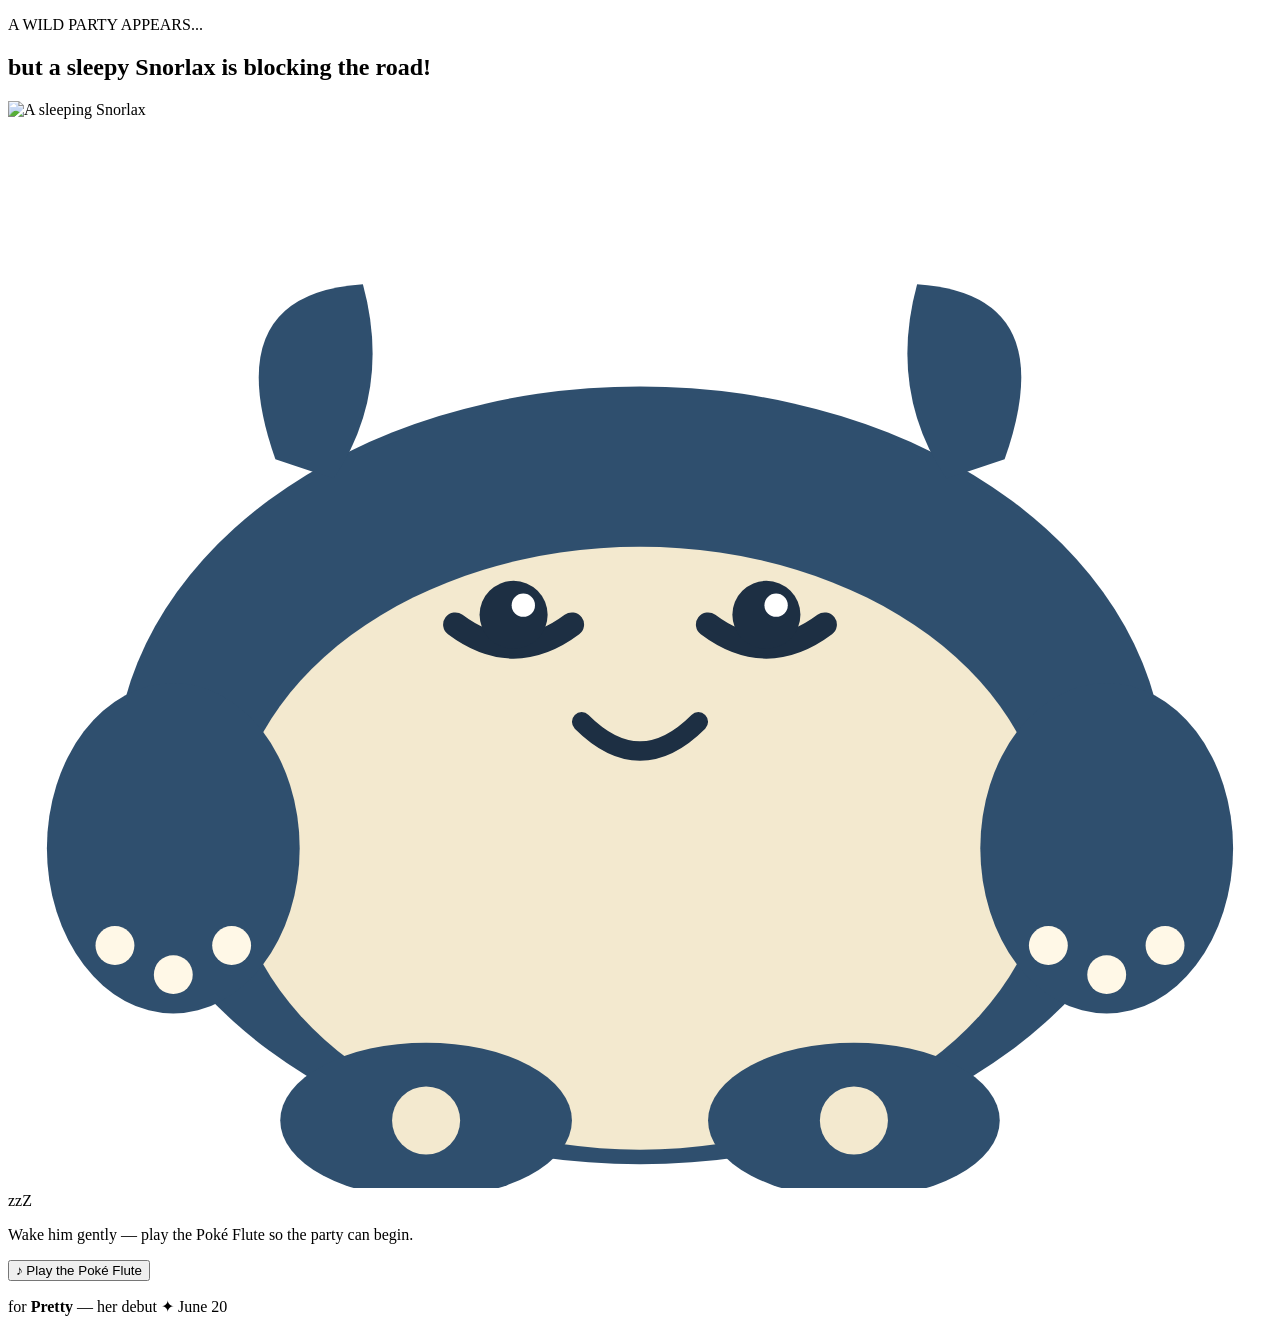
==== index.html @ 4c1704c0 "Create index.html" ====
<!DOCTYPE html>
<html lang="en">
<head>
<meta charset="UTF-8" />
<meta name="viewport" content="width=device-width, initial-scale=1.0" />
<title>★ Pretty's Debut Party ★</title>
<meta name="description" content="A surprise birthday party for Pretty — hosted by Snorlax, Jigglypuff & Hello Kitty." />
<link rel="preconnect" href="https://fonts.googleapis.com" />
<link rel="preconnect" href="https://fonts.gstatic.com" crossorigin />
<link href="https://fonts.googleapis.com/css2?family=Press+Start+2P&family=Baloo+2:wght@500;700;800&family=Gochi+Hand&display=swap" rel="stylesheet" />
<link rel="stylesheet" href="styles.css" />
<link rel="icon" href="data:image/svg+xml,%3Csvg xmlns='http://www.w3.org/2000/svg' viewBox='0 0 100 100'%3E%3Ctext y='.9em' font-size='90'%3E%F0%9F%92%9A%3C/text%3E%3C/svg%3E" />
</head>
<body>

<!-- ===== Floating background decorations ===== -->
<div class="sky" aria-hidden="true"></div>
<div id="floaties" class="floaties" aria-hidden="true"></div>

<!-- ===== SCENE 1: The Snorlax Gate (entry) ===== -->
<section id="gate" class="gate">
  <div class="gate-inner">
    <p class="gate-kicker">A WILD PARTY APPEARS...</p>
    <h1 class="gate-title">but a sleepy <span>Snorlax</span> is blocking the road!</h1>

    <div class="snorlax-stage">
      <!-- Real Snorlax artwork; hand-drawn SVG is the offline fallback -->
      <div class="char char-gate" id="snorGateWrap">
        <img class="real-art" alt="A sleeping Snorlax"
             src="https://raw.githubusercontent.com/PokeAPI/sprites/master/sprites/pokemon/other/official-artwork/143.png"
             onerror="this.closest('.char').classList.add('no-art')" />
        <svg class="snorlax fallback-svg" viewBox="0 0 260 220" role="img" aria-label="A sleeping Snorlax">
          <g class="snor-body">
            <ellipse cx="130" cy="135" rx="108" ry="80" fill="#2f4f6e"/>
            <ellipse cx="130" cy="150" rx="84" ry="62" fill="#f3e9cf"/>
            <path d="M55 70 q-12 -34 18 -36 q6 22 -6 40 z" fill="#2f4f6e"/>
            <path d="M205 70 q12 -34 -18 -36 q-6 22 6 40 z" fill="#2f4f6e"/>
            <ellipse cx="34" cy="150" rx="26" ry="34" fill="#2f4f6e"/>
            <ellipse cx="226" cy="150" rx="26" ry="34" fill="#2f4f6e"/>
            <g fill="#fff8e7">
              <circle cx="22" cy="170" r="4"/><circle cx="34" cy="176" r="4"/><circle cx="46" cy="170" r="4"/>
              <circle cx="214" cy="170" r="4"/><circle cx="226" cy="176" r="4"/><circle cx="238" cy="170" r="4"/>
            </g>
            <ellipse cx="86" cy="206" rx="30" ry="16" fill="#2f4f6e"/>
            <ellipse cx="174" cy="206" rx="30" ry="16" fill="#2f4f6e"/>
            <circle cx="86" cy="206" r="7" fill="#f3e9cf"/>
            <circle cx="174" cy="206" r="7" fill="#f3e9cf"/>
            <path class="snor-eye snor-eye-l" d="M92 104 q12 9 24 0" fill="none" stroke="#1d2f43" stroke-width="5" stroke-linecap="round"/>
            <path class="snor-eye snor-eye-r" d="M144 104 q12 9 24 0" fill="none" stroke="#1d2f43" stroke-width="5" stroke-linecap="round"/>
            <g class="snor-awake">
              <circle cx="104" cy="102" r="7" fill="#1d2f43"/>
              <circle cx="156" cy="102" r="7" fill="#1d2f43"/>
              <circle cx="106" cy="100" r="2.4" fill="#fff"/>
              <circle cx="158" cy="100" r="2.4" fill="#fff"/>
            </g>
            <path d="M118 124 q12 12 24 0" fill="none" stroke="#1d2f43" stroke-width="4" stroke-linecap="round"/>
          </g>
        </svg>
        <!-- Zzz float overlay (works with real art too) -->
        <div class="zzz-overlay" aria-hidden="true">
          <span class="zz1">z</span><span class="zz2">z</span><span class="zz3">Z</span>
        </div>
      </div>
    </div>

    <p class="gate-hint" id="gateHint">Wake him gently — play the Poké Flute so the party can begin.</p>
    <button class="flute-btn" id="fluteBtn">
      <span class="flute-note">♪</span> Play the Poké Flute
    </button>
    <p class="gate-foot">for <strong>Pretty</strong> — her debut ✦ June 20</p>
  </div>
</section>

<!-- ===== MAIN PARTY ===== -->
<main id="party" class="party" hidden>

  <!-- HERO -->
  <header class="hero">
    <div class="banner">
      <span class="pin pin-l">✦</span>
      <p class="hero-kicker">welcome to</p>
      <h1 class="hero-title">PRETTY'S<br/><span>DEBUT PARTY</span></h1>
      <p class="hero-sub">18 years of being absolutely the best ✦ June 20</p>
      <span class="pin pin-r">✦</span>
    </div>

    <div class="hero-stage">
      <!-- Jigglypuff host (left) — real artwork with SVG fallback -->
      <div class="char host-jiggly">
        <img class="real-art" alt="Jigglypuff"
             src="https://raw.githubusercontent.com/PokeAPI/sprites/master/sprites/pokemon/other/official-artwork/39.png"
             onerror="this.closest('.char').classList.add('no-art')" />
        <svg class="jiggly fallback-svg" viewBox="0 0 200 200" role="img" aria-label="Jigglypuff">
          <ellipse cx="100" cy="108" rx="86" ry="80" fill="#ffc3e1"/>
          <ellipse cx="100" cy="118" rx="64" ry="56" fill="#ffe3f1"/>
          <path d="M58 44 q-2 -26 26 -30 q-4 18 -10 34 z" fill="#ffc3e1"/>
          <path d="M58 44 q-1 -16 14 -24 q-2 12 -6 22 z" fill="#a85a7d"/>
          <path class="jiggly-curl" d="M70 40 q-30 -28 -2 -34 q-8 14 10 26 z" fill="#ffc3e1"/>
          <ellipse class="j-eye" cx="74" cy="96" rx="15" ry="20" fill="#1d3b5c"/>
          <ellipse class="j-eye" cx="126" cy="96" rx="15" ry="20" fill="#1d3b5c"/>
          <circle cx="79" cy="89" r="5" fill="#9fe0ff"/><circle cx="131" cy="89" r="5" fill="#9fe0ff"/>
          <circle cx="70" cy="100" r="2.5" fill="#fff"/><circle cx="122" cy="100" r="2.5" fill="#fff"/>
          <ellipse cx="60" cy="122" rx="9" ry="6" fill="#ff9ec6"/>
          <ellipse cx="140" cy="122" rx="9" ry="6" fill="#ff9ec6"/>
          <path d="M92 116 q8 8 16 0" fill="none" stroke="#c14f86" stroke-width="3.5" stroke-linecap="round"/>
        </svg>
      </div>

      <!-- Photo frame for Pretty -->
      <figure class="photo-frame">
        <div class="photo-tape tape-l"></div>
        <div class="photo-tape tape-r"></div>
        <div class="photo-window">
          <img id="prettyPhoto" src="assets/pretty.jpg" alt="Pretty, the birthday girl" />
          <div class="photo-fallback" id="photoFallback">
            <span class="pf-emoji">💚</span>
            <span class="pf-text">Pretty's photo goes here</span>
            <span class="pf-tiny">(add <code>assets/pretty.jpg</code>)</span>
          </div>
        </div>
        <figcaption>★ the birthday girl ★</figcaption>
      </figure>

      <!-- Hello Kitty host (right) — drop assets/hellokitty.png to use real art -->
      <div class="char host-kitty">
        <img class="real-art" alt="Hello Kitty"
             src="assets/hellokitty.png"
             onerror="this.closest('.char').classList.add('no-art')" />
        <svg class="kitty fallback-svg" viewBox="0 0 210 180" role="img" aria-label="Hello Kitty style cat">
          <ellipse cx="105" cy="98" rx="92" ry="74" fill="#ffffff" stroke="#2b2b2b" stroke-width="3"/>
          <path d="M44 44 q-8 -34 22 -34 q22 2 26 30 q-26 -8 -48 4z" fill="#fff" stroke="#2b2b2b" stroke-width="3"/>
          <path d="M166 44 q8 -34 -22 -34 q-22 2 -26 30 q26 -8 48 4z" fill="#fff" stroke="#2b2b2b" stroke-width="3"/>
          <ellipse cx="78" cy="96" rx="6.5" ry="9" fill="#2b2b2b"/>
          <ellipse cx="132" cy="96" rx="6.5" ry="9" fill="#2b2b2b"/>
          <ellipse cx="105" cy="108" rx="9" ry="6" fill="#ffd24d"/>
          <g stroke="#9a9a9a" stroke-width="2.5" stroke-linecap="round">
            <line x1="20" y1="92" x2="56" y2="88"/><line x1="18" y1="104" x2="55" y2="102"/><line x1="22" y1="116" x2="57" y2="114"/>
            <line x1="190" y1="92" x2="154" y2="88"/><line x1="192" y1="104" x2="155" y2="102"/><line x1="188" y1="116" x2="153" y2="114"/>
          </g>
          <g class="kitty-bow">
            <path d="M150 44 q-22 -16 -2 -30 q14 8 8 26z" fill="#ff4d6d" stroke="#c9264a" stroke-width="2"/>
            <path d="M150 44 q22 -16 2 -30 q-14 8 -8 26z" fill="#ff4d6d" stroke="#c9264a" stroke-width="2"/>
            <circle cx="151" cy="40" r="7" fill="#ff738d" stroke="#c9264a" stroke-width="2"/>
          </g>
        </svg>
      </div>
    </div>

    <!-- Countdown -->
    <div class="countdown" id="countdown" aria-live="polite">
      <p class="cd-label" id="cdLabel">the party starts in…</p>
      <div class="cd-units">
        <div class="cd-cell"><span id="cdD">--</span><small>days</small></div>
        <div class="cd-cell"><span id="cdH">--</span><small>hrs</small></div>
        <div class="cd-cell"><span id="cdM">--</span><small>min</small></div>
        <div class="cd-cell"><span id="cdS">--</span><small>sec</small></div>
      </div>
      <p class="cd-tz">Philippine Time ✦ June 20</p>
    </div>

    <a href="#cake" class="scroll-cue">scroll down for cake 🎂 <span>▾</span></a>
  </header>

  <!-- CAKE SECTION -->
  <section id="cake" class="section cake-section">
    <h2 class="sec-title">Make a wish, Pretty!</h2>
    <p class="sec-sub">Tap each candle to blow it out — all 18 of them. 🌬️</p>

    <div class="cake-wrap">
      <div class="candles" id="candles"></div>
      <div class="cake">
        <div class="cake-top"></div>
        <div class="cake-drip"></div>
        <div class="cake-mid"></div>
        <div class="cake-base"></div>
        <span class="cake-deco d1">🍓</span>
        <span class="cake-deco d2">🍓</span>
        <span class="cake-deco d3">🍓</span>
      </div>
      <p class="cake-count"><span id="lit">18</span> candles still glowing</p>
    </div>
    <p class="cake-done" id="cakeDone" hidden>· All candles out — wish made! ·</p>
  </section>

  <!-- MESSAGE SECTION -->
  <section id="message" class="section message-section">
    <h2 class="sec-title">A letter is waiting for you</h2>
    <p class="sec-sub">It's sealed with a little heart. Tap to open it. 💌</p>

    <div class="envelope" id="envelope" role="button" tabindex="0" aria-label="Open your birthday letter">
      <div class="env-back"></div>
      <div class="env-letter" id="envLetter">
        <p class="letter-head">For Pretty 💚</p>
        <p class="letter-body" id="letterBody"></p>
        <p class="letter-sign">— from your friend</p>
      </div>
      <div class="env-front"></div>
      <div class="env-flap"></div>
      <div class="env-heart">♥</div>
    </div>
    <p class="env-hint" id="envHint">tap the envelope</p>
  </section>

  <!-- FUN / MINI GAMES -->
  <section id="fun" class="section fun-section">
    <h2 class="sec-title">Party games with the gang</h2>
    <p class="sec-sub">Pick something fun — they all want to play with you.</p>

    <div class="fun-grid">
      <!-- Jigglypuff sing -->
      <div class="fun-card">
        <div class="char mini char-jmini" id="jigglyMini">
          <img class="real-art" alt="Jigglypuff"
               src="https://raw.githubusercontent.com/PokeAPI/sprites/master/sprites/pokemon/other/official-artwork/39.png"
               onerror="this.closest('.char').classList.add('no-art')" />
          <svg class="jiggly fallback-svg" viewBox="0 0 200 200" aria-hidden="true">
            <ellipse cx="100" cy="108" rx="86" ry="80" fill="#ffc3e1"/>
            <ellipse cx="100" cy="118" rx="64" ry="56" fill="#ffe3f1"/>
            <ellipse class="j-eye" cx="74" cy="96" rx="14" ry="19" fill="#1d3b5c"/>
            <ellipse class="j-eye" cx="126" cy="96" rx="14" ry="19" fill="#1d3b5c"/>
            <circle cx="79" cy="89" r="4.5" fill="#9fe0ff"/><circle cx="131" cy="89" r="4.5" fill="#9fe0ff"/>
            <ellipse cx="60" cy="122" rx="8" ry="5" fill="#ff9ec6"/>
            <ellipse cx="140" cy="122" rx="8" ry="5" fill="#ff9ec6"/>
            <ellipse class="j-mouth" cx="100" cy="128" rx="10" ry="7" fill="#c14f86"/>
          </svg>
        </div>
        <h3>Jigglypuff's song</h3>
        <p>A sweet little tune, just for you.</p>
        <button class="fun-btn" id="singBtn">♫ Sing to me</button>
      </div>

      <!-- Feed Snorlax -->
      <div class="fun-card">
        <div class="char mini char-snormini" id="snorlaxMini">
          <img class="real-art" alt="Snorlax"
               src="https://raw.githubusercontent.com/PokeAPI/sprites/master/sprites/pokemon/other/official-artwork/143.png"
               onerror="this.closest('.char').classList.add('no-art')" />
          <svg class="snorlax fallback-svg" viewBox="0 0 260 220" aria-hidden="true">
            <ellipse cx="130" cy="135" rx="100" ry="76" fill="#2f4f6e"/>
            <ellipse cx="130" cy="150" rx="78" ry="58" fill="#f3e9cf"/>
            <circle cx="104" cy="104" r="6" fill="#1d2f43"/>
            <circle cx="156" cy="104" r="6" fill="#1d2f43"/>
            <path class="snor-mini-mouth" d="M116 126 q14 14 28 0" fill="none" stroke="#1d2f43" stroke-width="4" stroke-linecap="round"/>
          </svg>
        </div>
        <h3>Feed Snorlax</h3>
        <p>His favorite! Feed him <span id="treats">0</span>/10 treats.</p>
        <button class="fun-btn" id="feedBtn">🍎 Give a treat</button>
      </div>

      <!-- Balloons -->
      <div class="fun-card">
        <div class="balloon-preview">🎈🎈🎈</div>
        <h3>Pop the balloons</h3>
        <p>Let loose a sky full of birthday balloons.</p>
        <button class="fun-btn" id="balloonBtn">🎈 Release balloons</button>
      </div>

      <!-- Confetti -->
      <div class="fun-card">
        <div class="balloon-preview">🎉🎊·</div>
        <h3>Confetti blast</h3>
        <p>Because every wish deserves a celebration.</p>
        <button class="fun-btn" id="confettiBtn">🎉 Celebrate!</button>
      </div>
    </div>
  </section>

  <footer class="foot">
    <div class="foot-gang">
      <div class="char tiny">
        <img class="real-art" alt="Snorlax"
             src="https://raw.githubusercontent.com/PokeAPI/sprites/master/sprites/pokemon/other/official-artwork/143.png"
             onerror="this.closest('.char').classList.add('no-art')" />
        <svg class="snorlax fallback-svg" viewBox="0 0 260 220" aria-hidden="true"><ellipse cx="130" cy="135" rx="100" ry="76" fill="#2f4f6e"/><ellipse cx="130" cy="150" rx="78" ry="58" fill="#f3e9cf"/><path d="M92 104 q12 9 24 0" fill="none" stroke="#1d2f43" stroke-width="6" stroke-linecap="round"/><path d="M144 104 q12 9 24 0" fill="none" stroke="#1d2f43" stroke-width="6" stroke-linecap="round"/></svg>
      </div>
      <div class="char tiny">
        <img class="real-art" alt="Jigglypuff"
             src="https://raw.githubusercontent.com/PokeAPI/sprites/master/sprites/pokemon/other/official-artwork/39.png"
             onerror="this.closest('.char').classList.add('no-art')" />
        <svg class="jiggly fallback-svg" viewBox="0 0 200 200" aria-hidden="true"><ellipse cx="100" cy="108" rx="86" ry="80" fill="#ffc3e1"/><ellipse cx="100" cy="118" rx="64" ry="56" fill="#ffe3f1"/><circle cx="74" cy="96" r="9" fill="#1d3b5c"/><circle cx="126" cy="96" r="9" fill="#1d3b5c"/></svg>
      </div>
      <div class="char tiny">
        <img class="real-art" alt="Hello Kitty"
             src="assets/hellokitty.png"
             onerror="this.closest('.char').classList.add('no-art')" />
        <svg class="kitty fallback-svg" viewBox="0 0 210 180" aria-hidden="true"><ellipse cx="105" cy="98" rx="92" ry="74" fill="#fff" stroke="#2b2b2b" stroke-width="4"/><circle cx="78" cy="96" r="6" fill="#2b2b2b"/><circle cx="132" cy="96" r="6" fill="#2b2b2b"/><ellipse cx="105" cy="108" rx="8" ry="5" fill="#ffd24d"/></svg>
      </div>
    </div>
    <p>made with 💚 for Pretty's debut · the gang loves you</p>
  </footer>
</main>

<!-- music toggle -->
<button id="musicBtn" class="music-btn" hidden aria-label="Toggle party music">♪</button>

<script src="script.js"></script>
</body>
</html>
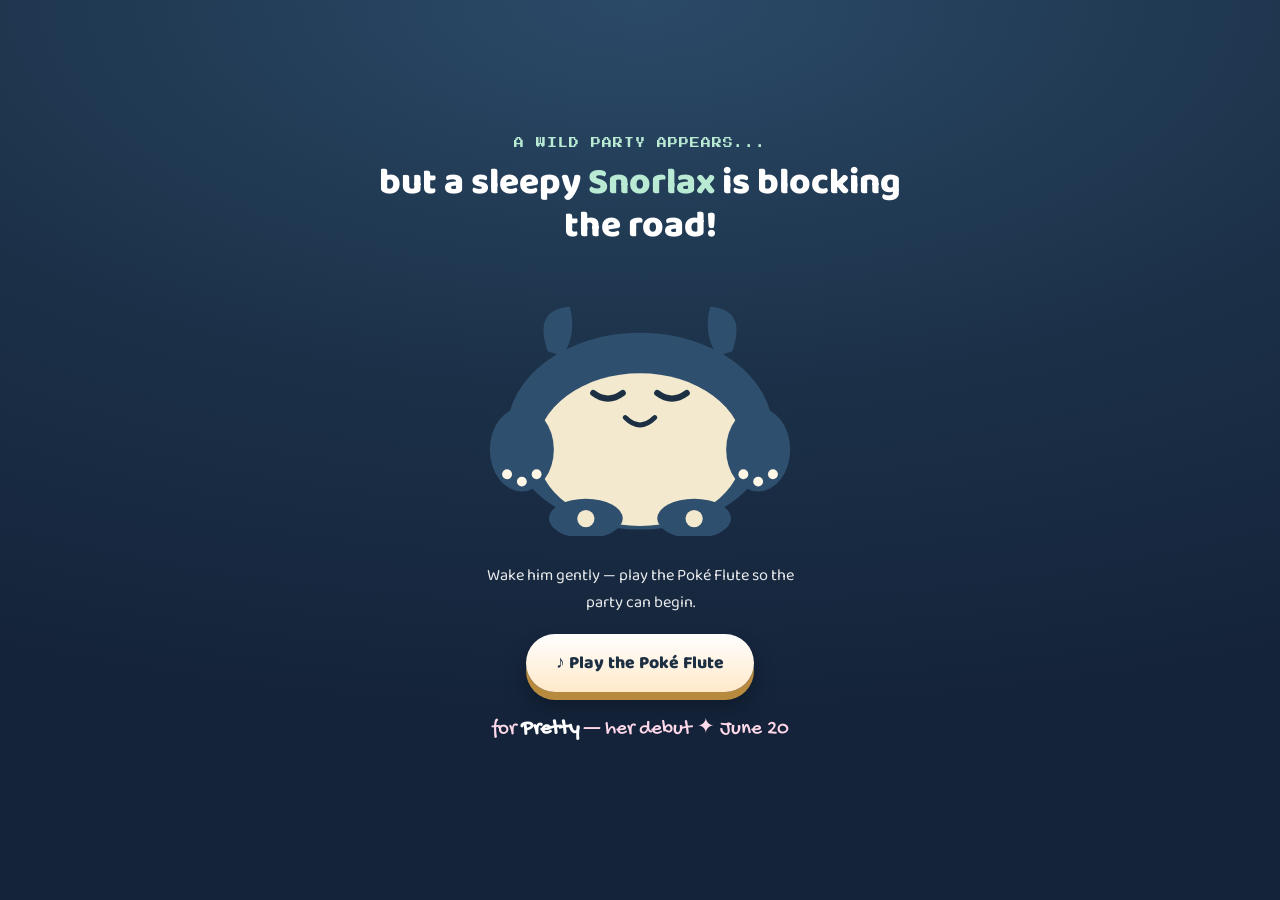
==== commit ac4ab3c9: "Update index.html" ====
--- a/index.html
+++ b/index.html
@@ -124,7 +124,7 @@
       <!-- Hello Kitty host (right) — drop assets/hellokitty.png to use real art -->
       <div class="char host-kitty">
         <img class="real-art" alt="Hello Kitty"
-             src="assets/hellokitty.png"
+             src="assets/hellokitty.gif"
              onerror="this.closest('.char').classList.add('no-art')" />
         <svg class="kitty fallback-svg" viewBox="0 0 210 180" role="img" aria-label="Hello Kitty style cat">
           <ellipse cx="105" cy="98" rx="92" ry="74" fill="#ffffff" stroke="#2b2b2b" stroke-width="3"/>
@@ -282,7 +282,7 @@
       </div>
       <div class="char tiny">
         <img class="real-art" alt="Hello Kitty"
-             src="assets/hellokitty.png"
+             src="assets/hellokitty.gif"
              onerror="this.closest('.char').classList.add('no-art')" />
         <svg class="kitty fallback-svg" viewBox="0 0 210 180" aria-hidden="true"><ellipse cx="105" cy="98" rx="92" ry="74" fill="#fff" stroke="#2b2b2b" stroke-width="4"/><circle cx="78" cy="96" r="6" fill="#2b2b2b"/><circle cx="132" cy="96" r="6" fill="#2b2b2b"/><ellipse cx="105" cy="108" rx="8" ry="5" fill="#ffd24d"/></svg>
       </div>
--- a/styles.css
+++ b/styles.css
@@ -0,0 +1,418 @@
+/* =========================================================
+   Pretty's Debut Party — styles
+   Palette: Snorlax teal/cream · Jigglypuff pink · Hello Kitty white/red
+   ========================================================= */
+
+:root{
+  --teal:#2f4f6e;
+  --teal-deep:#1d2f43;
+  --cream:#f6eed6;
+  --pink:#ff9ec6;
+  --pink-soft:#ffe3f1;
+  --pink-hot:#ff4d8d;
+  --mint:#b9ead4;
+  --kitty-red:#ff4d6d;
+  --ink:#34303a;
+  --paper:#fff8ef;
+  --sky-1:#ffe9f4;
+  --sky-2:#dcf3ff;
+  --sky-3:#fff6dc;
+  --shadow:0 10px 0 rgba(47,79,110,.18);
+}
+
+*{box-sizing:border-box;}
+html{scroll-behavior:smooth;}
+body{
+  margin:0;
+  font-family:'Baloo 2',system-ui,sans-serif;
+  color:var(--ink);
+  background:linear-gradient(160deg,var(--sky-1),var(--sky-2) 55%,var(--sky-3));
+  min-height:100vh;
+  overflow-x:hidden;
+}
+
+/* ---- animated soft sky ---- */
+.sky{
+  position:fixed; inset:0; z-index:-2;
+  background:
+    radial-gradient(closest-side at 18% 22%, rgba(255,255,255,.7), transparent 60%),
+    radial-gradient(closest-side at 82% 30%, rgba(255,255,255,.55), transparent 60%),
+    radial-gradient(closest-side at 60% 80%, rgba(255,255,255,.5), transparent 60%);
+  animation:skyDrift 18s ease-in-out infinite alternate;
+}
+@keyframes skyDrift{to{transform:translateY(-14px) scale(1.04);}}
+
+/* ---- floating decorations ---- */
+.floaties{position:fixed; inset:0; z-index:-1; pointer-events:none; overflow:hidden;}
+.floaty{
+  position:absolute; bottom:-60px; font-size:1.8rem; opacity:.0;
+  animation:rise linear infinite;
+  filter:drop-shadow(0 4px 4px rgba(0,0,0,.08));
+}
+@keyframes rise{
+  0%{transform:translateY(0) rotate(0); opacity:0;}
+  10%{opacity:.85;}
+  90%{opacity:.85;}
+  100%{transform:translateY(-115vh) rotate(220deg); opacity:0;}
+}
+
+/* =========================================================
+   GATE (Snorlax blocks the road)
+   ========================================================= */
+.gate{
+  position:fixed; inset:0; z-index:50;
+  display:grid; place-items:center; text-align:center;
+  background:
+    radial-gradient(120% 80% at 50% 0%, #2b4a68 0%, #1b3047 55%, #14233a 100%);
+  color:#fff; padding:24px;
+  transition:opacity .7s ease, transform .7s ease;
+}
+.gate.lifting{opacity:0; transform:translateY(-40px); pointer-events:none;}
+.gate-inner{max-width:560px;}
+.gate-kicker{
+  font-family:'Press Start 2P',monospace; font-size:.62rem; letter-spacing:1px;
+  color:var(--mint); margin:0 0 14px; animation:blink 1.6s steps(2) infinite;
+}
+@keyframes blink{50%{opacity:.35;}}
+.gate-title{
+  font-family:'Baloo 2'; font-weight:800; font-size:clamp(1.4rem,5vw,2.3rem);
+  line-height:1.15; margin:0 0 6px;
+}
+.gate-title span{color:var(--mint);}
+.snorlax-stage{margin:18px auto; width:min(320px,82vw);}
+.gate-hint{font-size:1.02rem; opacity:.9; margin:6px auto 18px; max-width:34ch;}
+
+.flute-btn{
+  font-family:'Baloo 2'; font-weight:800; font-size:1.1rem; color:var(--teal-deep);
+  background:linear-gradient(180deg,#fff,#ffe9c9);
+  border:0; border-radius:999px; padding:15px 30px; cursor:pointer;
+  box-shadow:0 8px 0 #b88a3e, 0 14px 22px rgba(0,0,0,.3);
+  transition:transform .12s, box-shadow .12s;
+}
+.flute-btn:hover{transform:translateY(-2px);}
+.flute-btn:active{transform:translateY(6px); box-shadow:0 2px 0 #b88a3e;}
+.flute-note{display:inline-block; animation:noteWiggle 1s ease-in-out infinite;}
+@keyframes noteWiggle{50%{transform:translateY(-3px) rotate(-12deg);}}
+.gate-foot{margin-top:22px; font-family:'Gochi Hand',cursive; font-size:1.3rem; color:#ffd9ea;}
+.gate-foot strong{color:#fff;}
+
+/* Snorlax sleeping/awake states */
+.snorlax{width:100%; height:auto; display:block;}
+.snor-awake{opacity:0; transition:opacity .4s ease .2s;}
+.zzz{
+  font-family:'Press Start 2P',monospace; fill:#bfe6ff; font-size:18px;
+  opacity:0; animation:zfloat 3s ease-in-out infinite;
+}
+.z1{animation-delay:0s;} .z2{animation-delay:.6s;} .z3{animation-delay:1.2s;}
+@keyframes zfloat{
+  0%{opacity:0; transform:translateY(6px);}
+  30%{opacity:1;} 70%{opacity:1;}
+  100%{opacity:0; transform:translateY(-12px);}
+}
+.snor-body{transform-origin:center bottom; animation:breathe 3.4s ease-in-out infinite;}
+@keyframes breathe{50%{transform:scaleY(1.03) scaleX(1.01);}}
+
+/* awake reaction */
+.gate.awake .snor-eye{opacity:0;}
+.gate.awake .snor-awake{opacity:1;}
+.gate.awake .zzz{display:none;}
+.gate.awake .snor-body{animation:wiggleUp .8s ease;}
+@keyframes wiggleUp{
+  0%,100%{transform:none;}
+  25%{transform:translateX(-8px) rotate(-3deg);}
+  60%{transform:translateX(10px) rotate(3deg) translateY(-10px);}
+}
+
+/* =========================================================
+   PARTY
+   ========================================================= */
+.party{position:relative; z-index:1;}
+.party[hidden]{display:none;}
+
+.hero{padding:40px 20px 10px; text-align:center; max-width:1000px; margin:0 auto;}
+.banner{
+  position:relative; display:inline-block;
+  background:var(--paper);
+  border:5px solid var(--teal);
+  border-radius:26px; padding:18px 40px;
+  box-shadow:var(--shadow);
+}
+.banner::before,.banner::after{
+  content:""; position:absolute; top:-16px; width:14px; height:30px;
+  background:var(--kitty-red); border-radius:3px; transform:rotate(8deg);
+}
+.banner::before{left:24px;} .banner::after{right:24px; transform:rotate(-8deg);}
+.pin{position:absolute; color:var(--pink-hot); font-size:1.2rem; top:8px;}
+.pin-l{left:12px;} .pin-r{right:12px;}
+.hero-kicker{font-family:'Gochi Hand',cursive; font-size:1.4rem; color:var(--pink-hot); margin:0;}
+.hero-title{
+  font-family:'Press Start 2P',monospace; font-size:clamp(1.1rem,4.4vw,2.1rem);
+  line-height:1.5; margin:6px 0; color:var(--teal);
+  text-shadow:3px 3px 0 var(--pink);
+}
+.hero-title span{color:var(--pink-hot); text-shadow:3px 3px 0 var(--teal);}
+.hero-sub{font-family:'Baloo 2'; font-weight:700; margin:4px 0 0; color:var(--teal-deep);}
+
+/* hero stage */
+.hero-stage{
+  display:flex; align-items:flex-end; justify-content:center; gap:clamp(4px,2vw,26px);
+  margin:30px auto 8px; flex-wrap:nowrap;
+}
+.host-jiggly,.host-kitty{width:clamp(78px,16vw,150px); height:auto;}
+.host-jiggly{animation:bobL 3s ease-in-out infinite;}
+.host-kitty{animation:bobR 3.4s ease-in-out infinite;}
+@keyframes bobL{50%{transform:translateY(-10px) rotate(-4deg);}}
+@keyframes bobR{50%{transform:translateY(-12px) rotate(4deg);}}
+.jiggly-curl{animation:curlSpring 4s ease-in-out infinite; transform-origin:70px 40px;}
+@keyframes curlSpring{50%{transform:rotate(8deg);}}
+
+/* photo frame */
+.photo-frame{
+  margin:0; position:relative;
+  background:#fff; padding:14px 14px 42px; border-radius:8px;
+  box-shadow:0 12px 24px rgba(47,79,110,.28), inset 0 0 0 2px #ffe3f1;
+  transform:rotate(-2deg); transition:transform .3s;
+  width:clamp(170px,42vw,250px);
+}
+.photo-frame:hover{transform:rotate(0) scale(1.02);}
+.photo-window{
+  position:relative; aspect-ratio:1/1; border-radius:5px; overflow:hidden;
+  background:linear-gradient(135deg,#ffe3f1,#dcf3ff); display:grid; place-items:center;
+}
+.photo-window img{width:100%; height:100%; object-fit:cover; display:block;}
+.photo-fallback{
+  position:absolute; inset:0; display:none; flex-direction:column; gap:6px;
+  align-items:center; justify-content:center; text-align:center; padding:14px;
+  color:var(--teal);
+}
+.photo-fallback.show{display:flex;}
+.pf-emoji{font-size:2.4rem;}
+.pf-text{font-weight:700;}
+.pf-tiny{font-size:.74rem; opacity:.7;}
+.pf-tiny code{background:#fff;border-radius:4px;padding:1px 4px;}
+.photo-frame figcaption{
+  position:absolute; bottom:10px; left:0; right:0; text-align:center;
+  font-family:'Gochi Hand',cursive; font-size:1.3rem; color:var(--pink-hot);
+}
+.photo-tape{position:absolute; width:64px; height:22px; background:rgba(185,234,212,.75);
+  top:-10px; box-shadow:0 2px 4px rgba(0,0,0,.1);}
+.tape-l{left:-12px; transform:rotate(-28deg);}
+.tape-r{right:-12px; transform:rotate(28deg);}
+
+/* countdown */
+.countdown{margin:26px auto 8px; max-width:520px;}
+.cd-label{font-family:'Gochi Hand',cursive; font-size:1.5rem; color:var(--teal); margin:0 0 10px;}
+.cd-units{display:flex; justify-content:center; gap:10px;}
+.cd-cell{
+  background:var(--teal); color:#fff; border-radius:16px; padding:12px 6px; min-width:64px;
+  box-shadow:0 6px 0 var(--teal-deep);
+}
+.cd-cell span{font-family:'Press Start 2P',monospace; font-size:1.25rem; display:block;}
+.cd-cell small{font-size:.72rem; letter-spacing:1px; text-transform:uppercase; opacity:.85;}
+.cd-tz{font-weight:700; color:var(--pink-hot); margin-top:12px;}
+.countdown.party-time .cd-cell{background:var(--pink-hot); box-shadow:0 6px 0 #b8255f; animation:pop .5s;}
+@keyframes pop{50%{transform:scale(1.08);}}
+
+.scroll-cue{
+  display:inline-block; margin:20px 0 10px; text-decoration:none;
+  font-weight:700; color:var(--teal); font-family:'Baloo 2';
+}
+.scroll-cue span{display:block; font-size:1.4rem; animation:bounce 1.4s infinite;}
+@keyframes bounce{50%{transform:translateY(6px);}}
+
+/* =========================================================
+   SECTIONS
+   ========================================================= */
+.section{max-width:880px; margin:30px auto; padding:36px 22px; text-align:center;}
+.sec-title{
+  font-family:'Press Start 2P',monospace; font-size:clamp(.95rem,3.4vw,1.5rem);
+  color:var(--teal); text-shadow:2px 2px 0 var(--pink); margin:0 0 10px; line-height:1.5;
+}
+.sec-sub{font-family:'Baloo 2'; font-weight:600; color:var(--teal-deep); margin:0 0 26px;}
+
+/* ---- cake ---- */
+.cake-section{
+  background:var(--paper); border:5px dashed var(--mint); border-radius:30px;
+}
+.cake-wrap{display:inline-block;}
+.candles{display:flex; justify-content:center; gap:5px; flex-wrap:wrap; max-width:300px; margin:0 auto 4px;}
+.candle{width:8px; height:34px; background:repeating-linear-gradient(45deg,#ff7eb3 0 5px,#fff 5px 10px);
+  border-radius:3px; position:relative; cursor:pointer;}
+.flame{
+  position:absolute; top:-15px; left:50%; transform:translateX(-50%);
+  width:11px; height:16px; border-radius:50% 50% 50% 50%/60% 60% 40% 40%;
+  background:radial-gradient(circle at 50% 70%, #fff3b0, #ffb13b 60%, #ff7a00);
+  box-shadow:0 0 12px 3px rgba(255,160,40,.7);
+  animation:flicker .25s ease-in-out infinite alternate;
+}
+@keyframes flicker{from{transform:translateX(-50%) scale(1) rotate(-3deg);}to{transform:translateX(-50%) scale(1.12) rotate(3deg);}}
+.candle.out .flame{display:none;}
+.candle.out::after{content:""; position:absolute; top:-12px; left:50%; width:3px; height:10px;
+  background:linear-gradient(#999,transparent); transform:translateX(-50%); border-radius:3px;
+  animation:smoke 1.2s ease-out forwards;}
+@keyframes smoke{to{opacity:0; transform:translateX(-50%) translateY(-14px);}}
+
+.cake{position:relative; width:230px; margin:0 auto; filter:drop-shadow(0 12px 10px rgba(47,79,110,.2));}
+.cake-top{height:18px; background:#fff4f9; border-radius:14px 14px 0 0; border:3px solid var(--pink);}
+.cake-drip{height:20px; margin-top:-8px;
+  background:
+    radial-gradient(12px 16px at 18% 0, var(--pink) 60%, transparent 62%),
+    radial-gradient(12px 20px at 40% 0, var(--pink) 60%, transparent 62%),
+    radial-gradient(12px 14px at 62% 0, var(--pink) 60%, transparent 62%),
+    radial-gradient(12px 20px at 84% 0, var(--pink) 60%, transparent 62%);
+}
+.cake-mid{height:54px; background:repeating-linear-gradient(90deg,#7ec9a6 0 18px,#b9ead4 18px 36px); border-left:3px solid #5fae8a; border-right:3px solid #5fae8a;}
+.cake-base{height:60px; background:linear-gradient(#9a6a4a,#7c5238); border-radius:0 0 16px 16px; border:3px solid #6b452f; border-top:0;}
+.cake-deco{position:absolute; font-size:1.1rem; top:50px;}
+.d1{left:18px;} .d2{left:50%; transform:translateX(-50%);} .d3{right:18px;}
+.cake-count{margin-top:18px; font-weight:700; color:var(--teal);}
+.cake-done{font-family:'Gochi Hand',cursive; font-size:1.8rem; color:var(--pink-hot); margin-top:4px;}
+
+/* ---- message / envelope ---- */
+.message-section{}
+.envelope{
+  position:relative; width:300px; height:200px; margin:10px auto; cursor:pointer;
+  perspective:900px;
+}
+.env-back{position:absolute; inset:0; background:linear-gradient(#ffd0e4,#ffbcd6); border-radius:12px;}
+.env-front{
+  position:absolute; inset:0; z-index:4; border-radius:12px;
+  background:linear-gradient(135deg,#ff9ec6,#ff7eb3);
+  clip-path:polygon(0 100%,0 28%,50% 70%,100% 28%,100% 100%);
+  box-shadow:0 10px 20px rgba(255,77,141,.3);
+}
+.env-flap{
+  position:absolute; top:0; left:0; right:0; height:60%; z-index:6;
+  background:linear-gradient(#ffb3d4,#ff8fc0);
+  clip-path:polygon(0 0,100% 0,50% 90%);
+  transform-origin:top; transition:transform .6s ease; border-radius:12px 12px 0 0;
+}
+.env-heart{
+  position:absolute; top:42%; left:50%; transform:translate(-50%,-50%); z-index:7;
+  color:#fff; font-size:1.6rem; transition:opacity .3s;
+  text-shadow:0 2px 4px rgba(0,0,0,.2); animation:heartBeat 1.2s ease-in-out infinite;
+}
+@keyframes heartBeat{50%{transform:translate(-50%,-50%) scale(1.2);}}
+.env-letter{
+  position:absolute; left:6%; right:6%; bottom:8px; z-index:5;
+  background:var(--paper); border-radius:8px; padding:18px 18px 16px;
+  box-shadow:0 6px 16px rgba(0,0,0,.18); text-align:left;
+  transform:translateY(0); opacity:0; transition:transform .7s ease, opacity .4s;
+}
+.letter-head{font-family:'Gochi Hand',cursive; font-size:1.5rem; color:var(--pink-hot); margin:0 0 6px;}
+.letter-body{font-family:'Baloo 2'; font-weight:600; line-height:1.55; margin:0; color:var(--ink); font-size:1.02rem;}
+.letter-sign{font-family:'Gochi Hand',cursive; font-size:1.25rem; color:var(--teal); margin:12px 0 0; text-align:right;}
+
+.envelope.open .env-flap{transform:rotateX(180deg); z-index:1;}
+.envelope.open .env-heart{opacity:0;}
+.envelope.open .env-letter{transform:translateY(-150px); opacity:1; z-index:8;}
+.envelope.open{height:360px;}
+.env-hint{font-family:'Gochi Hand',cursive; font-size:1.3rem; color:var(--teal); margin-top:18px;}
+.envelope.open ~ .env-hint{opacity:0;}
+
+/* ---- fun grid ---- */
+.fun-grid{display:grid; grid-template-columns:repeat(auto-fit,minmax(200px,1fr)); gap:18px;}
+.fun-card{
+  background:var(--paper); border:4px solid var(--teal); border-radius:22px;
+  padding:18px 16px 22px; box-shadow:var(--shadow); display:flex; flex-direction:column;
+  align-items:center; gap:6px;
+}
+.fun-card h3{font-family:'Baloo 2'; font-weight:800; color:var(--teal); margin:4px 0 0;}
+.fun-card p{font-size:.92rem; color:var(--teal-deep); margin:0; min-height:2.4em;}
+.fun-card .mini{width:96px; height:auto;}
+.balloon-preview{font-size:2rem;}
+.fun-btn{
+  margin-top:6px; font-family:'Baloo 2'; font-weight:800; font-size:1rem; color:#fff;
+  background:linear-gradient(180deg,var(--pink),var(--pink-hot)); border:0; border-radius:999px;
+  padding:11px 22px; cursor:pointer; box-shadow:0 6px 0 #c9285f; transition:transform .12s, box-shadow .12s;
+}
+.fun-btn:hover{transform:translateY(-2px);}
+.fun-btn:active{transform:translateY(4px); box-shadow:0 2px 0 #c9285f;}
+.snor-mini-mouth, .j-mouth{transition:all .2s;}
+.snorlax.mini.happy .snor-mini-mouth{stroke-width:6;}
+.jiggly.mini.singing .j-mouth{animation:singMouth .5s ease-in-out infinite;}
+@keyframes singMouth{50%{ry:14px; transform:translateY(2px);}}
+
+/* footer */
+.foot{text-align:center; padding:30px 20px 60px;}
+.foot-gang{display:flex; justify-content:center; gap:8px; margin-bottom:8px;}
+.foot-gang svg{width:54px; height:auto; animation:bobL 3s ease-in-out infinite;}
+.foot-gang svg:nth-child(2){animation-delay:.4s;}
+.foot-gang svg:nth-child(3){animation-delay:.8s;}
+.foot p{font-family:'Gochi Hand',cursive; font-size:1.35rem; color:var(--teal);}
+
+/* music button */
+.music-btn{
+  position:fixed; right:16px; bottom:16px; z-index:60; width:52px; height:52px; border-radius:50%;
+  border:3px solid #fff; background:var(--pink-hot); color:#fff; font-size:1.3rem; cursor:pointer;
+  box-shadow:0 6px 16px rgba(0,0,0,.25); transition:transform .2s;
+}
+.music-btn.playing{animation:spin 4s linear infinite;}
+.music-btn:hover{transform:scale(1.08);}
+@keyframes spin{to{transform:rotate(360deg);}}
+
+/* confetti + balloon canvas pieces (JS-created) */
+.confetti-piece{position:fixed; top:-20px; z-index:80; pointer-events:none; border-radius:2px;}
+.balloon{position:fixed; bottom:-120px; z-index:70; pointer-events:none; font-size:2.6rem;
+  animation:floatUp linear forwards;}
+@keyframes floatUp{to{transform:translateY(-130vh) translateX(var(--sway,0)); opacity:0;}}
+
+@media (max-width:520px){
+  .cd-cell{min-width:54px; padding:10px 4px;}
+  .cd-cell span{font-size:1rem;}
+  .hero-stage{gap:2px;}
+}
+
+/* =========================================================
+   REAL CHARACTER ART (official artwork) with SVG fallback
+   .char wraps a real <img> + the hand-drawn <svg> backup.
+   If the image fails to load, JS/onerror adds .no-art and the
+   drawn version shows instead — so it always works offline too.
+   ========================================================= */
+.char{position:relative; display:inline-block; line-height:0;}
+.char .real-art{
+  width:100%; height:100%; object-fit:contain; display:block;
+  filter:drop-shadow(0 8px 10px rgba(47,79,110,.22));
+}
+.char .fallback-svg{display:none; width:100%; height:auto;}
+.char.no-art .real-art{display:none;}
+.char.no-art .fallback-svg{display:block;}
+
+/* gate snorlax (real art) */
+.char-gate{width:100%;}
+.char-gate .real-art{
+  transform-origin:center bottom;
+  animation:breathe 3.4s ease-in-out infinite;
+}
+.gate.awake .char-gate .real-art{animation:wiggleUp .8s ease;}
+.zzz-overlay{position:absolute; top:0; right:4%; pointer-events:none;}
+.zzz-overlay span{
+  display:block; line-height:1; font-family:'Press Start 2P',monospace;
+  color:#bfe6ff; opacity:0; animation:zfloat 3s ease-in-out infinite;
+  text-shadow:0 2px 6px rgba(0,0,0,.3);
+}
+.zzz-overlay .zz1{font-size:13px; animation-delay:0s;}
+.zzz-overlay .zz2{font-size:17px; margin-left:9px; animation-delay:.6s;}
+.zzz-overlay .zz3{font-size:23px; margin-left:18px; animation-delay:1.2s;}
+.gate.awake .zzz-overlay{opacity:0; display:none;}
+
+/* hosts: keep the gentle bob, ignore overflow from drop-shadow */
+.host-jiggly .real-art{animation:none;}
+
+/* mini (fun cards) sizing already from .fun-card .mini; keep square-ish */
+.char.mini{width:96px; height:96px;}
+.char-jmini.singing .real-art{animation:singBob .45s ease-in-out infinite;}
+.char-jmini.singing .fallback-svg .j-mouth{animation:singMouth .5s ease-in-out infinite;}
+@keyframes singBob{50%{transform:translateY(-6px) scale(1.05);}}
+.char-snormini.happy .real-art{animation:happyBounce .28s ease;}
+.char-snormini.happy .fallback-svg .snor-mini-mouth{stroke-width:6;}
+@keyframes happyBounce{50%{transform:scale(1.08) translateY(-4px);}}
+
+/* footer gang as real art */
+.foot-gang .char{width:54px; height:54px; animation:bobL 3s ease-in-out infinite;}
+.foot-gang .char:nth-child(2){animation-delay:.4s;}
+.foot-gang .char:nth-child(3){animation-delay:.8s;}
+
+@media (prefers-reduced-motion:reduce){
+  *{animation-duration:.001ms !important; animation-iteration-count:1 !important;}
+}
